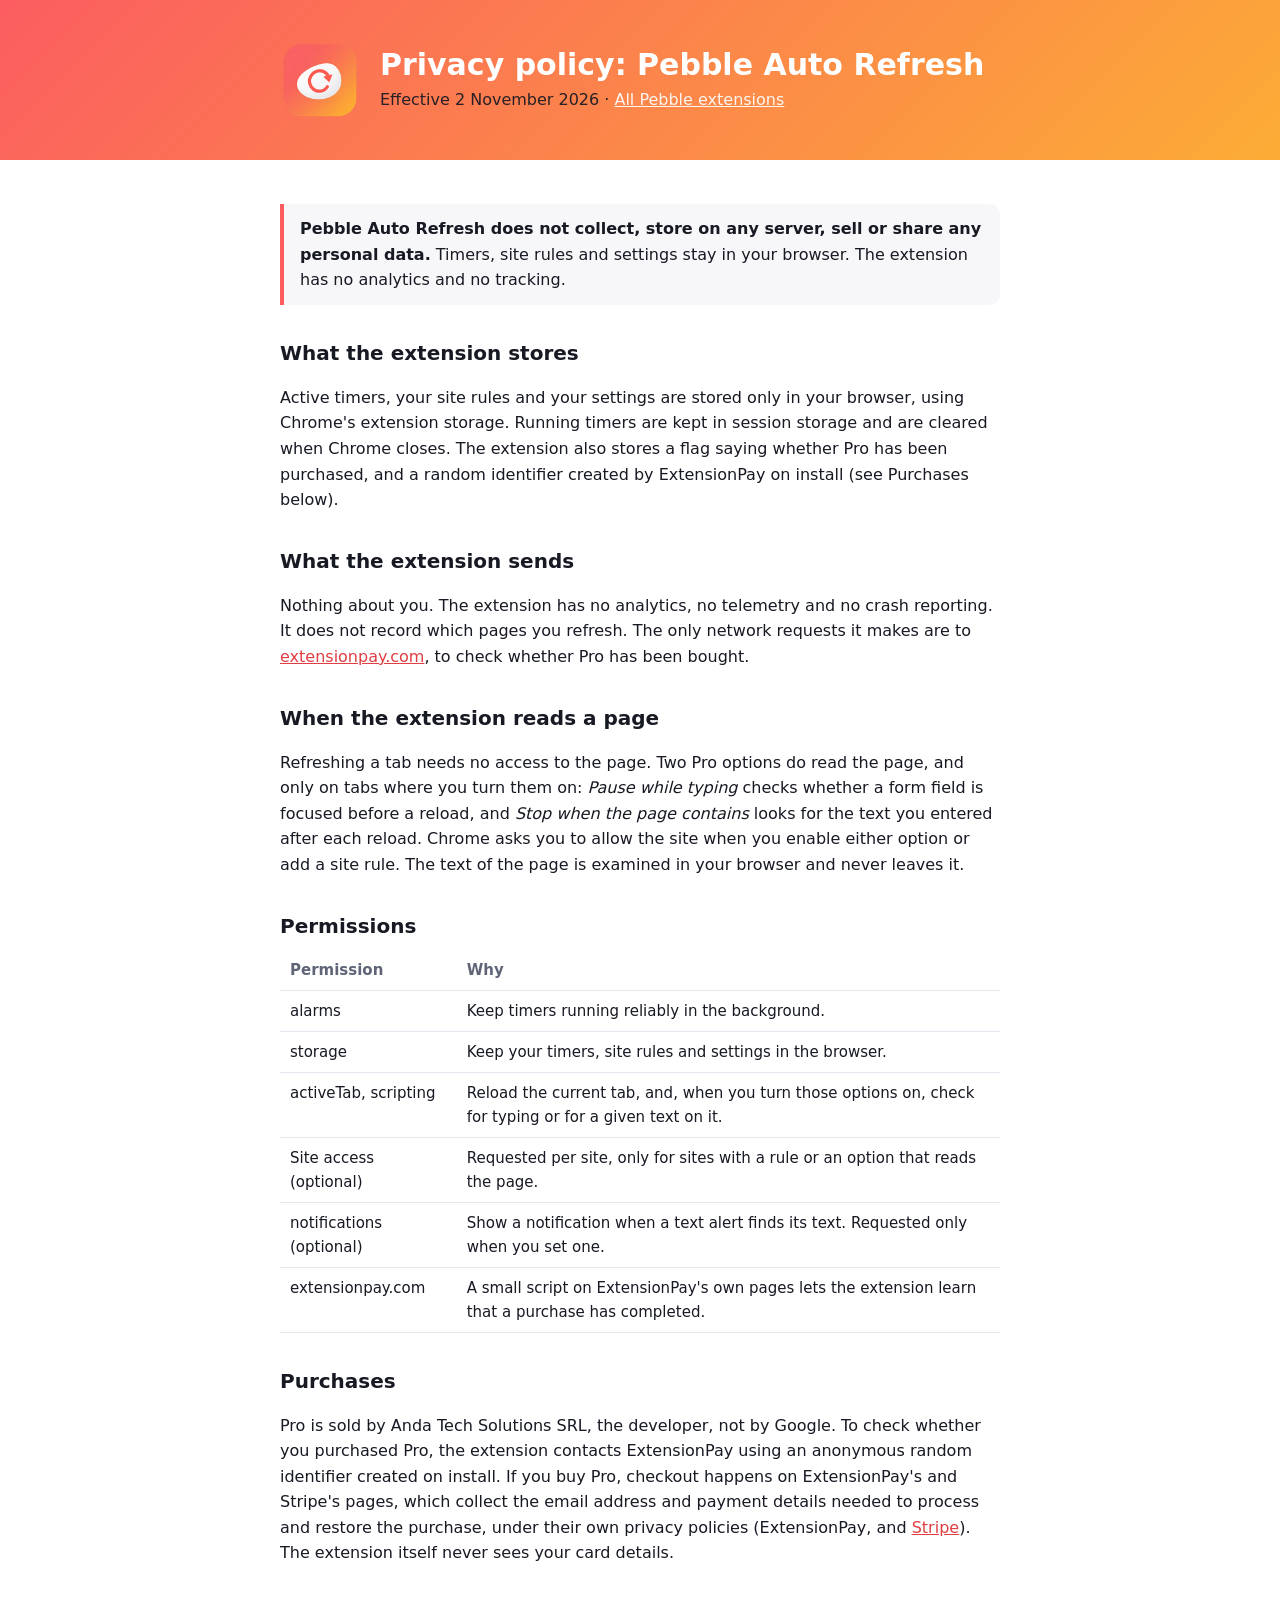
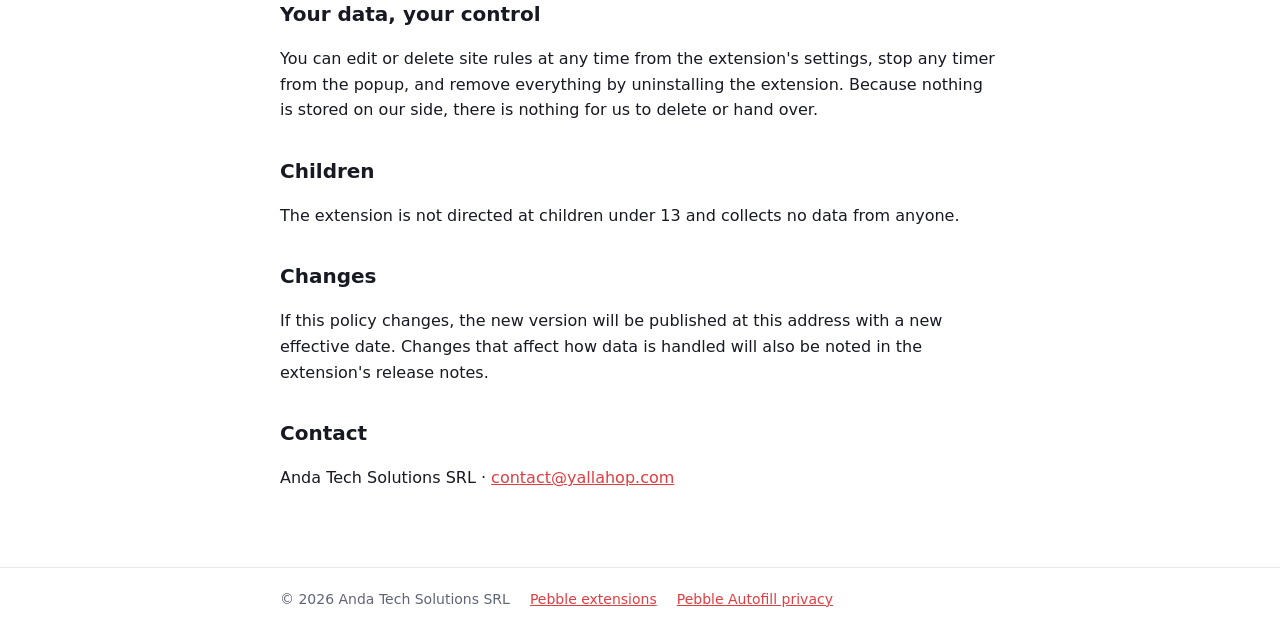
==== auto-refresh/privacy/index.html @ 512cf237 "Pebble site: landing page and privacy policies for Autofill and Auto Refresh Co-Authored-By: Claude " ====
<!doctype html>
<html lang="en">
<head>
  <meta charset="utf-8">
  <meta name="viewport" content="width=device-width, initial-scale=1">
  <title>Privacy policy: Pebble Auto Refresh</title>
  <meta name="description" content="Pebble Auto Refresh does not collect, store on any server, sell or share any personal data. Timers and rules stay in your browser.">
  <link rel="icon" href="../../assets/favicon.png">
  <link rel="stylesheet" href="../../assets/style.css">
</head>
<body>
  <header class="hero">
    <div class="wrap">
      <img src="../../assets/auto-refresh-128.png" alt="">
      <div>
        <h1>Privacy policy: Pebble Auto Refresh</h1>
        <p>Effective 2 November 2026 · <a href="../../">All Pebble extensions</a></p>
      </div>
    </div>
  </header>
  <main>
    <div class="wrap">
      <p class="summary"><strong>Pebble Auto Refresh does not collect, store on any server, sell or share any personal data.</strong> Timers, site rules and settings stay in your browser. The extension has no analytics and no tracking.</p>

      <h2>What the extension stores</h2>
      <p>Active timers, your site rules and your settings are stored only in your browser, using Chrome's extension storage. Running timers are kept in session storage and are cleared when Chrome closes. The extension also stores a flag saying whether Pro has been purchased, and a random identifier created by ExtensionPay on install (see Purchases below).</p>

      <h2>What the extension sends</h2>
      <p>Nothing about you. The extension has no analytics, no telemetry and no crash reporting. It does not record which pages you refresh. The only network requests it makes are to <a href="https://extensionpay.com">extensionpay.com</a>, to check whether Pro has been bought.</p>

      <h2>When the extension reads a page</h2>
      <p>Refreshing a tab needs no access to the page. Two Pro options do read the page, and only on tabs where you turn them on: <em>Pause while typing</em> checks whether a form field is focused before a reload, and <em>Stop when the page contains</em> looks for the text you entered after each reload. Chrome asks you to allow the site when you enable either option or add a site rule. The text of the page is examined in your browser and never leaves it.</p>

      <h2>Permissions</h2>
      <table>
        <tr><th>Permission</th><th>Why</th></tr>
        <tr><td>alarms</td><td>Keep timers running reliably in the background.</td></tr>
        <tr><td>storage</td><td>Keep your timers, site rules and settings in the browser.</td></tr>
        <tr><td>activeTab, scripting</td><td>Reload the current tab, and, when you turn those options on, check for typing or for a given text on it.</td></tr>
        <tr><td>Site access (optional)</td><td>Requested per site, only for sites with a rule or an option that reads the page.</td></tr>
        <tr><td>notifications (optional)</td><td>Show a notification when a text alert finds its text. Requested only when you set one.</td></tr>
        <tr><td>extensionpay.com</td><td>A small script on ExtensionPay's own pages lets the extension learn that a purchase has completed.</td></tr>
      </table>

      <h2>Purchases</h2>
      <p>Pro is sold by Anda Tech Solutions SRL, the developer, not by Google. To check whether you purchased Pro, the extension contacts ExtensionPay using an anonymous random identifier created on install. If you buy Pro, checkout happens on ExtensionPay's and Stripe's pages, which collect the email address and payment details needed to process and restore the purchase, under their own privacy policies (ExtensionPay, and <a href="https://stripe.com/privacy">Stripe</a>). The extension itself never sees your card details.</p>

      <h2>Your data, your control</h2>
      <p>You can edit or delete site rules at any time from the extension's settings, stop any timer from the popup, and remove everything by uninstalling the extension. Because nothing is stored on our side, there is nothing for us to delete or hand over.</p>

      <h2>Children</h2>
      <p>The extension is not directed at children under 13 and collects no data from anyone.</p>

      <h2>Changes</h2>
      <p>If this policy changes, the new version will be published at this address with a new effective date. Changes that affect how data is handled will also be noted in the extension's release notes.</p>

      <h2>Contact</h2>
      <p>Anda Tech Solutions SRL · <a href="mailto:contact@yallahop.com">contact@yallahop.com</a></p>
    </div>
  </main>
  <footer>
    <div class="wrap">
      <span>© 2026 Anda Tech Solutions SRL</span>
      <a href="../../">Pebble extensions</a>
      <a href="../../autofill/privacy/">Pebble Autofill privacy</a>
    </div>
  </footer>
</body>
</html>
---- assets/style.css ----
:root {
  --coral: #fb5d60;
  --amber: #fcac36;
  --accent: #e03e42;
  --text: #171923;
  --muted: #5f6577;
  --border: #e6e8ef;
  --panel: #f7f7fa;
  --bg: #ffffff;
  color-scheme: light dark;
}
@media (prefers-color-scheme: dark) {
  :root { --accent: #ff8a80; --text: #e8e9f0; --muted: #a0a5b8; --border: #30333f; --panel: #1d1f27; --bg: #15161c; }
}
* { box-sizing: border-box; }
body { margin: 0; background: var(--bg); color: var(--text); font: 16px/1.6 system-ui, -apple-system, "Segoe UI", Roboto, sans-serif; }
a { color: var(--accent); }
header.hero { background: linear-gradient(135deg, var(--coral), var(--amber)); color: #fff; padding: 40px 20px; }
header.hero .wrap { display: flex; align-items: center; gap: 20px; }
header.hero img { width: 80px; height: 80px; border-radius: 18px; }
header.hero h1 { margin: 0; font-size: 30px; line-height: 1.2; }
header.hero p { margin: 4px 0 0; opacity: .92; }
header.hero a { color: #fff; }
.wrap { max-width: 760px; margin: 0 auto; padding: 0 20px; }
main { padding: 28px 0 60px; }
h2 { font-size: 20px; margin: 32px 0 8px; }
p, li { color: var(--text); }
.muted { color: var(--muted); }
.cards { display: grid; gap: 16px; grid-template-columns: repeat(auto-fit, minmax(300px, 1fr)); margin: 24px 0; }
.card { border: 1px solid var(--border); background: var(--panel); border-radius: 14px; padding: 18px; display: flex; gap: 14px; align-items: flex-start; }
.card img { width: 56px; height: 56px; border-radius: 13px; flex: none; }
.card h3 { margin: 0 0 4px; font-size: 18px; }
.card p { margin: 0 0 8px; }
.summary { border-left: 4px solid var(--coral); background: var(--panel); padding: 12px 16px; border-radius: 0 10px 10px 0; }
table { border-collapse: collapse; width: 100%; font-size: 15px; }
th, td { text-align: left; padding: 8px 10px; border-bottom: 1px solid var(--border); vertical-align: top; }
th { color: var(--muted); font-weight: 600; }
footer { border-top: 1px solid var(--border); padding: 20px; color: var(--muted); font-size: 14px; }
footer .wrap { display: flex; flex-wrap: wrap; gap: 8px 20px; }
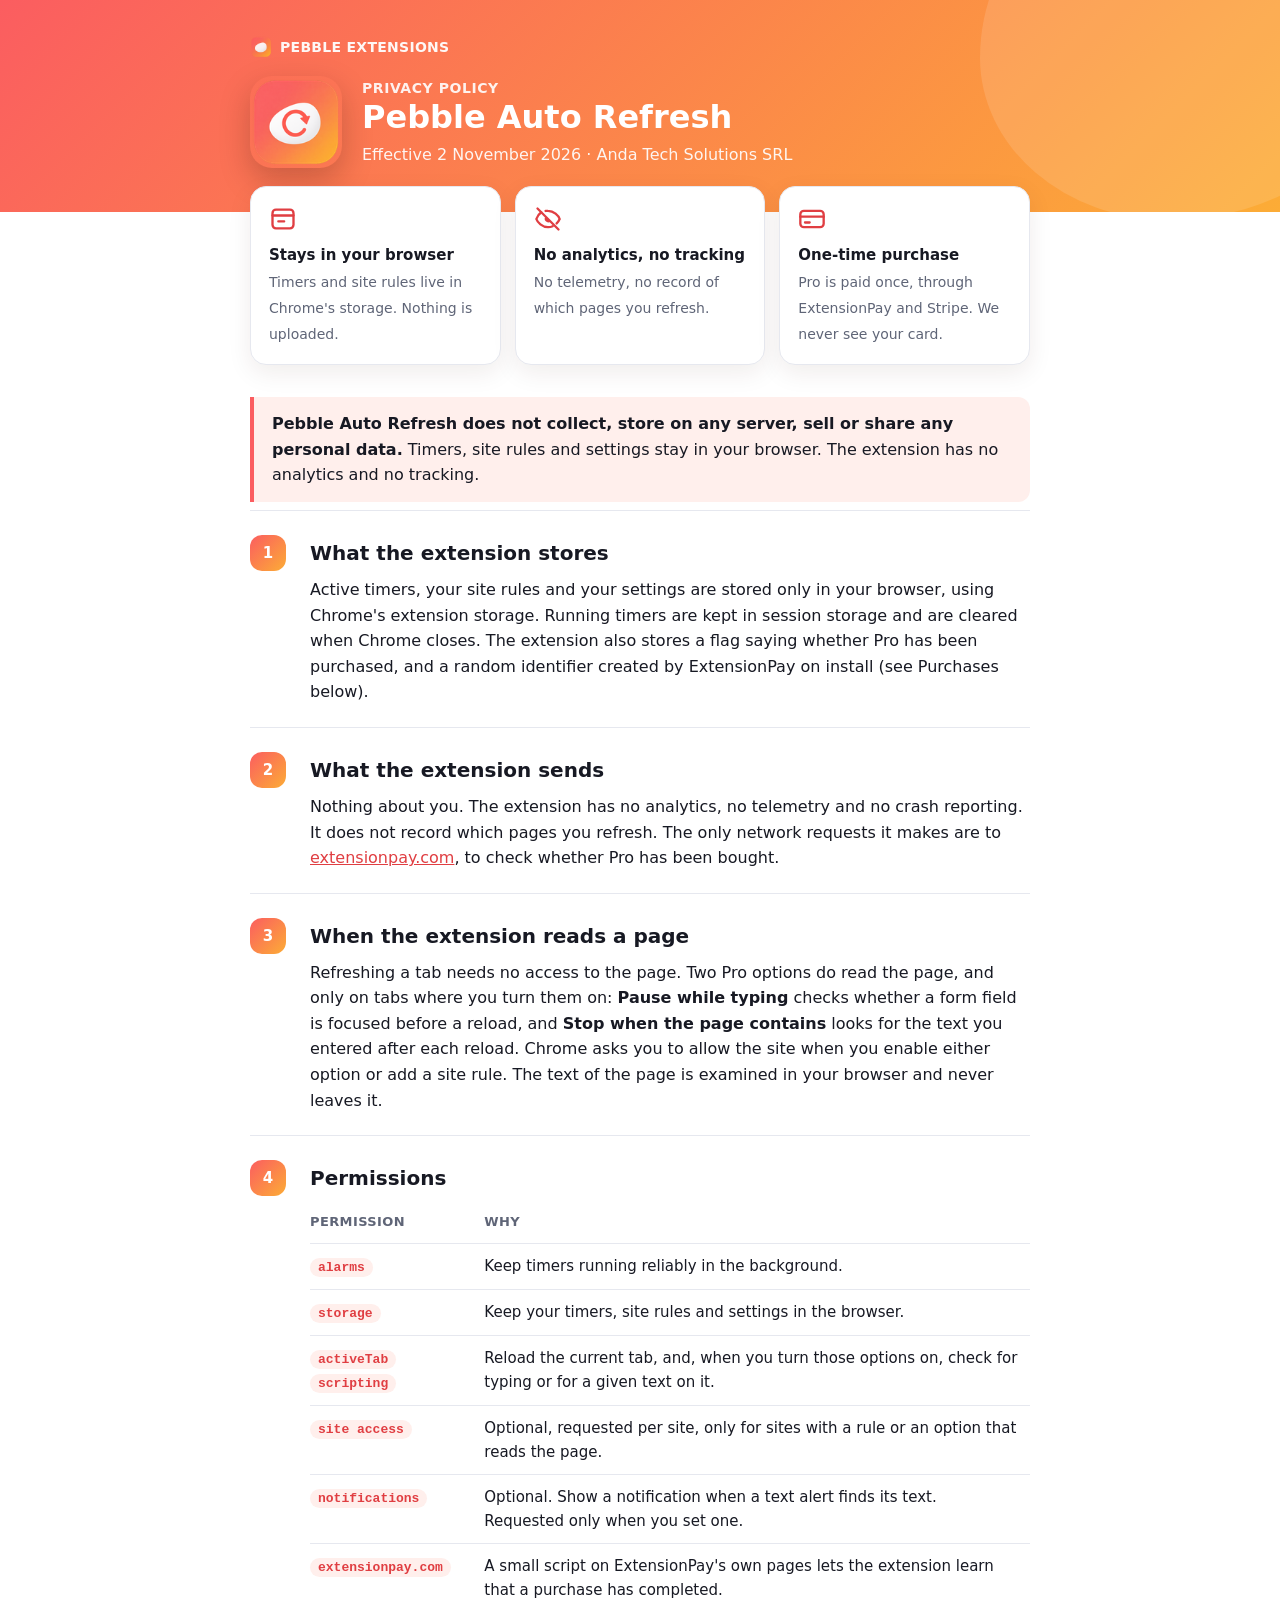
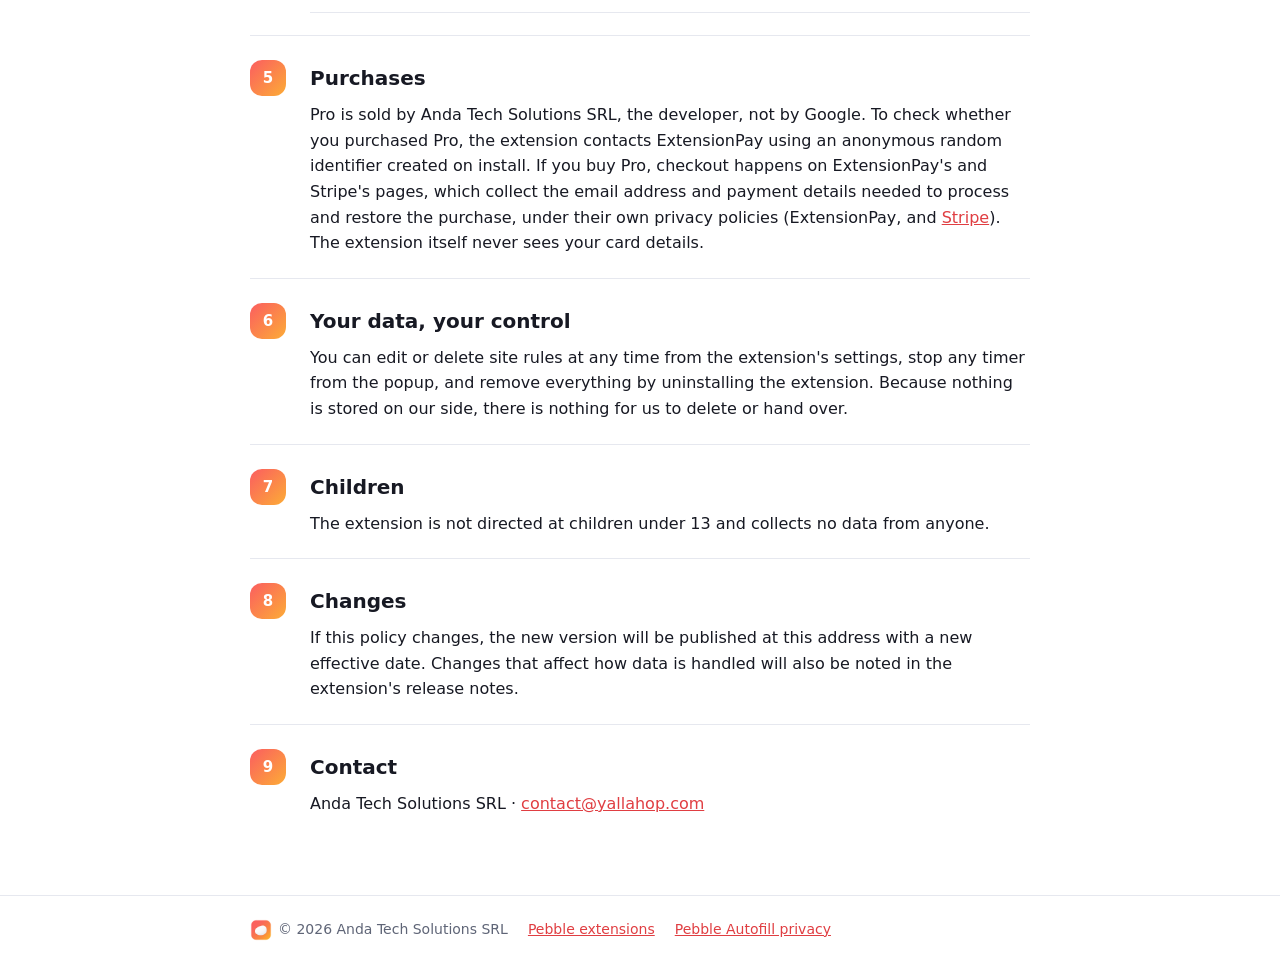
==== commit 11736876: "Privacy pages: brand header, at-a-glance tiles, numbered sections Co-Authored-By: Claude Fable 5.1 <" ====
--- a/auto-refresh/privacy/index.html
+++ b/auto-refresh/privacy/index.html
@@ -11,56 +11,123 @@
 <body>
   <header class="hero">
     <div class="wrap">
-      <img src="../../assets/auto-refresh-128.png" alt="">
-      <div>
-        <h1>Privacy policy: Pebble Auto Refresh</h1>
-        <p>Effective 2 November 2026 · <a href="../../">All Pebble extensions</a></p>
+      <div class="brand"><img src="../../assets/pebble-128.png" alt=""><a href="../../">Pebble extensions</a></div>
+      <div class="title">
+        <img src="../../assets/auto-refresh-128.png" alt="">
+        <div>
+          <div class="kicker">Privacy policy</div>
+          <h1>Pebble Auto Refresh</h1>
+          <p>Effective 2 November 2026 · Anda Tech Solutions SRL</p>
+        </div>
       </div>
     </div>
   </header>
   <main>
     <div class="wrap">
+      <div class="glance">
+        <div class="tile">
+          <svg viewBox="0 0 24 24" fill="none" stroke="currentColor" stroke-width="2" stroke-linecap="round" stroke-linejoin="round"><rect x="3" y="4" width="18" height="16" rx="3"/><path d="M3 9h18M8 14h5"/></svg>
+          <strong>Stays in your browser</strong>
+          <span>Timers and site rules live in Chrome's storage. Nothing is uploaded.</span>
+        </div>
+        <div class="tile">
+          <svg viewBox="0 0 24 24" fill="none" stroke="currentColor" stroke-width="2" stroke-linecap="round" stroke-linejoin="round"><path d="M3 3l18 18M10.6 10.6a2 2 0 0 0 2.8 2.8"/><path d="M9.9 5.1A10.4 10.4 0 0 1 12 5c5 0 9 4 10 7a11.6 11.6 0 0 1-2.6 3.8M6.2 6.2A11.7 11.7 0 0 0 2 12c1 3 5 7 10 7a9.8 9.8 0 0 0 4-.8"/></svg>
+          <strong>No analytics, no tracking</strong>
+          <span>No telemetry, no record of which pages you refresh.</span>
+        </div>
+        <div class="tile">
+          <svg viewBox="0 0 24 24" fill="none" stroke="currentColor" stroke-width="2" stroke-linecap="round" stroke-linejoin="round"><rect x="2" y="5" width="20" height="14" rx="3"/><path d="M2 10h20M6 15h4"/></svg>
+          <strong>One-time purchase</strong>
+          <span>Pro is paid once, through ExtensionPay and Stripe. We never see your card.</span>
+        </div>
+      </div>
+
       <p class="summary"><strong>Pebble Auto Refresh does not collect, store on any server, sell or share any personal data.</strong> Timers, site rules and settings stay in your browser. The extension has no analytics and no tracking.</p>
 
-      <h2>What the extension stores</h2>
-      <p>Active timers, your site rules and your settings are stored only in your browser, using Chrome's extension storage. Running timers are kept in session storage and are cleared when Chrome closes. The extension also stores a flag saying whether Pro has been purchased, and a random identifier created by ExtensionPay on install (see Purchases below).</p>
+      <div class="section">
+        <div class="num">1</div>
+        <div>
+          <h2>What the extension stores</h2>
+          <p>Active timers, your site rules and your settings are stored only in your browser, using Chrome's extension storage. Running timers are kept in session storage and are cleared when Chrome closes. The extension also stores a flag saying whether Pro has been purchased, and a random identifier created by ExtensionPay on install (see Purchases below).</p>
+        </div>
+      </div>
 
-      <h2>What the extension sends</h2>
-      <p>Nothing about you. The extension has no analytics, no telemetry and no crash reporting. It does not record which pages you refresh. The only network requests it makes are to <a href="https://extensionpay.com">extensionpay.com</a>, to check whether Pro has been bought.</p>
+      <div class="section">
+        <div class="num">2</div>
+        <div>
+          <h2>What the extension sends</h2>
+          <p>Nothing about you. The extension has no analytics, no telemetry and no crash reporting. It does not record which pages you refresh. The only network requests it makes are to <a href="https://extensionpay.com">extensionpay.com</a>, to check whether Pro has been bought.</p>
+        </div>
+      </div>
 
-      <h2>When the extension reads a page</h2>
-      <p>Refreshing a tab needs no access to the page. Two Pro options do read the page, and only on tabs where you turn them on: <em>Pause while typing</em> checks whether a form field is focused before a reload, and <em>Stop when the page contains</em> looks for the text you entered after each reload. Chrome asks you to allow the site when you enable either option or add a site rule. The text of the page is examined in your browser and never leaves it.</p>
+      <div class="section">
+        <div class="num">3</div>
+        <div>
+          <h2>When the extension reads a page</h2>
+          <p>Refreshing a tab needs no access to the page. Two Pro options do read the page, and only on tabs where you turn them on: <em>Pause while typing</em> checks whether a form field is focused before a reload, and <em>Stop when the page contains</em> looks for the text you entered after each reload. Chrome asks you to allow the site when you enable either option or add a site rule. The text of the page is examined in your browser and never leaves it.</p>
+        </div>
+      </div>
 
-      <h2>Permissions</h2>
-      <table>
-        <tr><th>Permission</th><th>Why</th></tr>
-        <tr><td>alarms</td><td>Keep timers running reliably in the background.</td></tr>
-        <tr><td>storage</td><td>Keep your timers, site rules and settings in the browser.</td></tr>
-        <tr><td>activeTab, scripting</td><td>Reload the current tab, and, when you turn those options on, check for typing or for a given text on it.</td></tr>
-        <tr><td>Site access (optional)</td><td>Requested per site, only for sites with a rule or an option that reads the page.</td></tr>
-        <tr><td>notifications (optional)</td><td>Show a notification when a text alert finds its text. Requested only when you set one.</td></tr>
-        <tr><td>extensionpay.com</td><td>A small script on ExtensionPay's own pages lets the extension learn that a purchase has completed.</td></tr>
-      </table>
+      <div class="section">
+        <div class="num">4</div>
+        <div>
+          <h2>Permissions</h2>
+          <table>
+            <tr><th>Permission</th><th>Why</th></tr>
+            <tr><td><code>alarms</code></td><td>Keep timers running reliably in the background.</td></tr>
+            <tr><td><code>storage</code></td><td>Keep your timers, site rules and settings in the browser.</td></tr>
+            <tr><td><code>activeTab</code> <code>scripting</code></td><td>Reload the current tab, and, when you turn those options on, check for typing or for a given text on it.</td></tr>
+            <tr><td><code>site access</code></td><td>Optional, requested per site, only for sites with a rule or an option that reads the page.</td></tr>
+            <tr><td><code>notifications</code></td><td>Optional. Show a notification when a text alert finds its text. Requested only when you set one.</td></tr>
+            <tr><td><code>extensionpay.com</code></td><td>A small script on ExtensionPay's own pages lets the extension learn that a purchase has completed.</td></tr>
+          </table>
+        </div>
+      </div>
 
-      <h2>Purchases</h2>
-      <p>Pro is sold by Anda Tech Solutions SRL, the developer, not by Google. To check whether you purchased Pro, the extension contacts ExtensionPay using an anonymous random identifier created on install. If you buy Pro, checkout happens on ExtensionPay's and Stripe's pages, which collect the email address and payment details needed to process and restore the purchase, under their own privacy policies (ExtensionPay, and <a href="https://stripe.com/privacy">Stripe</a>). The extension itself never sees your card details.</p>
+      <div class="section">
+        <div class="num">5</div>
+        <div>
+          <h2>Purchases</h2>
+          <p>Pro is sold by Anda Tech Solutions SRL, the developer, not by Google. To check whether you purchased Pro, the extension contacts ExtensionPay using an anonymous random identifier created on install. If you buy Pro, checkout happens on ExtensionPay's and Stripe's pages, which collect the email address and payment details needed to process and restore the purchase, under their own privacy policies (ExtensionPay, and <a href="https://stripe.com/privacy">Stripe</a>). The extension itself never sees your card details.</p>
+        </div>
+      </div>
 
-      <h2>Your data, your control</h2>
-      <p>You can edit or delete site rules at any time from the extension's settings, stop any timer from the popup, and remove everything by uninstalling the extension. Because nothing is stored on our side, there is nothing for us to delete or hand over.</p>
+      <div class="section">
+        <div class="num">6</div>
+        <div>
+          <h2>Your data, your control</h2>
+          <p>You can edit or delete site rules at any time from the extension's settings, stop any timer from the popup, and remove everything by uninstalling the extension. Because nothing is stored on our side, there is nothing for us to delete or hand over.</p>
+        </div>
+      </div>
 
-      <h2>Children</h2>
-      <p>The extension is not directed at children under 13 and collects no data from anyone.</p>
+      <div class="section">
+        <div class="num">7</div>
+        <div>
+          <h2>Children</h2>
+          <p>The extension is not directed at children under 13 and collects no data from anyone.</p>
+        </div>
+      </div>
 
-      <h2>Changes</h2>
-      <p>If this policy changes, the new version will be published at this address with a new effective date. Changes that affect how data is handled will also be noted in the extension's release notes.</p>
+      <div class="section">
+        <div class="num">8</div>
+        <div>
+          <h2>Changes</h2>
+          <p>If this policy changes, the new version will be published at this address with a new effective date. Changes that affect how data is handled will also be noted in the extension's release notes.</p>
+        </div>
+      </div>
 
-      <h2>Contact</h2>
-      <p>Anda Tech Solutions SRL · <a href="mailto:contact@yallahop.com">contact@yallahop.com</a></p>
+      <div class="section">
+        <div class="num">9</div>
+        <div>
+          <h2>Contact</h2>
+          <p>Anda Tech Solutions SRL · <a href="mailto:contact@yallahop.com">contact@yallahop.com</a></p>
+        </div>
+      </div>
     </div>
   </main>
   <footer>
     <div class="wrap">
-      <span>© 2026 Anda Tech Solutions SRL</span>
+      <span><img src="../../assets/pebble-128.png" alt="">© 2026 Anda Tech Solutions SRL</span>
       <a href="../../">Pebble extensions</a>
       <a href="../../autofill/privacy/">Pebble Autofill privacy</a>
     </div>
--- a/assets/style.css
+++ b/assets/style.css
@@ -2,6 +2,7 @@
   --coral: #fb5d60;
   --amber: #fcac36;
   --accent: #e03e42;
+  --accent-soft: #ffefec;
   --text: #171923;
   --muted: #5f6577;
   --border: #e6e8ef;
@@ -10,30 +11,65 @@
   color-scheme: light dark;
 }
 @media (prefers-color-scheme: dark) {
-  :root { --accent: #ff8a80; --text: #e8e9f0; --muted: #a0a5b8; --border: #30333f; --panel: #1d1f27; --bg: #15161c; }
+  :root { --accent: #ff8a80; --accent-soft: #3a2626; --text: #e8e9f0; --muted: #a0a5b8; --border: #30333f; --panel: #1d1f27; --bg: #15161c; }
 }
 * { box-sizing: border-box; }
 body { margin: 0; background: var(--bg); color: var(--text); font: 16px/1.6 system-ui, -apple-system, "Segoe UI", Roboto, sans-serif; }
 a { color: var(--accent); }
-header.hero { background: linear-gradient(135deg, var(--coral), var(--amber)); color: #fff; padding: 40px 20px; }
-header.hero .wrap { display: flex; align-items: center; gap: 20px; }
-header.hero img { width: 80px; height: 80px; border-radius: 18px; }
-header.hero h1 { margin: 0; font-size: 30px; line-height: 1.2; }
-header.hero p { margin: 4px 0 0; opacity: .92; }
+.wrap { max-width: 820px; margin: 0 auto; padding: 0 20px; }
+
+/* Hero */
+header.hero { background: linear-gradient(135deg, var(--coral), var(--amber)); color: #fff; padding: 36px 20px 44px; position: relative; overflow: hidden; }
+header.hero::after { content: ""; position: absolute; right: -120px; top: -140px; width: 420px; height: 360px; border-radius: 48% 52% 55% 45% / 55% 45% 55% 45%; background: rgba(255,255,255,.12); }
+header.hero .wrap { position: relative; }
+.brand { display: inline-flex; align-items: center; gap: 8px; font-weight: 600; font-size: 14px; letter-spacing: .02em; text-transform: uppercase; opacity: .95; margin-bottom: 18px; }
+.brand img { width: 22px; height: 22px; border-radius: 6px; }
+.brand a { color: #fff; text-decoration: none; }
+header.hero .title { display: flex; align-items: center; gap: 20px; }
+header.hero .title img { width: 92px; height: 92px; border-radius: 22px; box-shadow: 0 12px 30px rgba(60,20,10,.25); flex: none; }
+header.hero h1 { margin: 0; font-size: 32px; line-height: 1.15; }
+header.hero p { margin: 6px 0 0; opacity: .92; }
 header.hero a { color: #fff; }
-.wrap { max-width: 760px; margin: 0 auto; padding: 0 20px; }
-main { padding: 28px 0 60px; }
-h2 { font-size: 20px; margin: 32px 0 8px; }
-p, li { color: var(--text); }
-.muted { color: var(--muted); }
-.cards { display: grid; gap: 16px; grid-template-columns: repeat(auto-fit, minmax(300px, 1fr)); margin: 24px 0; }
-.card { border: 1px solid var(--border); background: var(--panel); border-radius: 14px; padding: 18px; display: flex; gap: 14px; align-items: flex-start; }
-.card img { width: 56px; height: 56px; border-radius: 13px; flex: none; }
+.kicker { font-size: 14px; font-weight: 600; text-transform: uppercase; letter-spacing: .04em; opacity: .9; }
+
+/* At a glance */
+.glance { display: grid; gap: 14px; grid-template-columns: repeat(auto-fit, minmax(220px, 1fr)); margin: -26px 0 32px; position: relative; }
+.glance .tile { background: var(--bg); border: 1px solid var(--border); border-radius: 16px; padding: 18px; box-shadow: 0 8px 24px rgba(60,20,10,.08); }
+.glance .tile svg { width: 28px; height: 28px; display: block; margin-bottom: 10px; color: var(--accent); }
+.glance .tile strong { display: block; font-size: 15px; margin-bottom: 2px; }
+.glance .tile span { color: var(--muted); font-size: 14px; }
+
+/* Sections */
+main { padding: 0 0 56px; }
+.section { display: grid; grid-template-columns: 44px 1fr; gap: 16px; padding: 22px 0; border-top: 1px solid var(--border); }
+.section:first-of-type { border-top: 0; }
+.section .num { width: 36px; height: 36px; border-radius: 12px; background: linear-gradient(135deg, var(--coral), var(--amber)); color: #fff; font-weight: 700; display: flex; align-items: center; justify-content: center; font-size: 15px; margin-top: 2px; }
+.section h2 { font-size: 20px; margin: 4px 0 8px; }
+.section p { margin: 0 0 10px; }
+.section p:last-child { margin-bottom: 0; }
+.summary { border-left: 4px solid var(--coral); background: var(--accent-soft); padding: 14px 18px; border-radius: 0 12px 12px 0; margin: 0 0 8px; }
+em { font-style: normal; font-weight: 600; }
+
+/* Permissions table */
+table { border-collapse: collapse; width: 100%; font-size: 15px; margin-top: 6px; }
+th, td { text-align: left; padding: 10px 10px 10px 0; border-bottom: 1px solid var(--border); vertical-align: top; }
+th { color: var(--muted); font-weight: 600; font-size: 13px; text-transform: uppercase; letter-spacing: .03em; }
+td code { background: var(--accent-soft); color: var(--accent); padding: 2px 8px; border-radius: 999px; font: 600 13px/1.6 ui-monospace, SFMono-Regular, Menlo, monospace; white-space: nowrap; }
+
+/* Landing cards */
+.cards { display: grid; gap: 16px; grid-template-columns: repeat(auto-fit, minmax(300px, 1fr)); margin: 28px 0; }
+.card { border: 1px solid var(--border); background: var(--panel); border-radius: 16px; padding: 20px; display: flex; gap: 16px; align-items: flex-start; }
+.card img { width: 64px; height: 64px; border-radius: 15px; flex: none; }
 .card h3 { margin: 0 0 4px; font-size: 18px; }
 .card p { margin: 0 0 8px; }
-.summary { border-left: 4px solid var(--coral); background: var(--panel); padding: 12px 16px; border-radius: 0 10px 10px 0; }
-table { border-collapse: collapse; width: 100%; font-size: 15px; }
-th, td { text-align: left; padding: 8px 10px; border-bottom: 1px solid var(--border); vertical-align: top; }
-th { color: var(--muted); font-weight: 600; }
-footer { border-top: 1px solid var(--border); padding: 20px; color: var(--muted); font-size: 14px; }
-footer .wrap { display: flex; flex-wrap: wrap; gap: 8px 20px; }
+h2.plain { font-size: 20px; margin: 32px 0 8px; }
+
+footer { border-top: 1px solid var(--border); padding: 22px 20px; color: var(--muted); font-size: 14px; }
+footer .wrap { display: flex; flex-wrap: wrap; align-items: center; gap: 8px 20px; }
+footer img { width: 22px; height: 22px; border-radius: 6px; vertical-align: middle; margin-right: 6px; }
+@media (max-width: 520px) {
+  header.hero .title { align-items: flex-start; }
+  header.hero .title img { width: 64px; height: 64px; border-radius: 16px; }
+  header.hero h1 { font-size: 26px; }
+  .section { grid-template-columns: 1fr; gap: 6px; }
+}
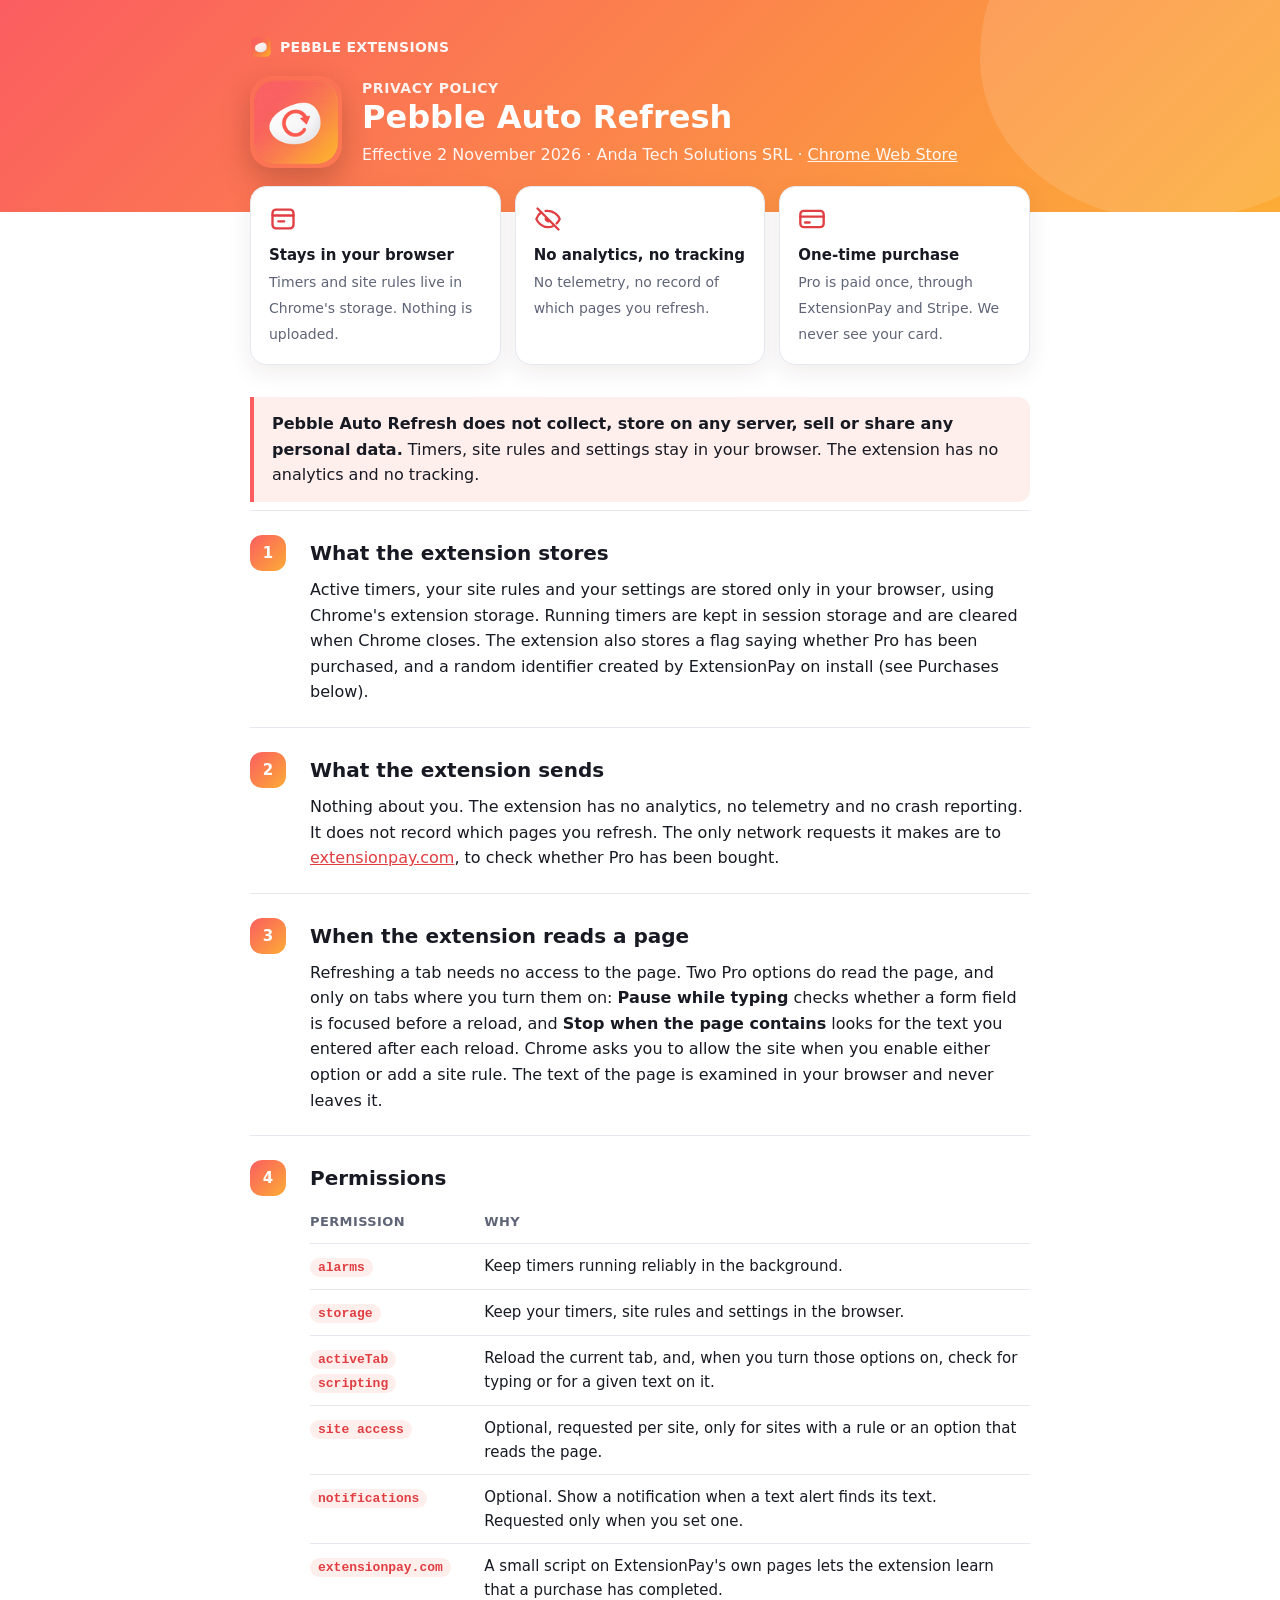
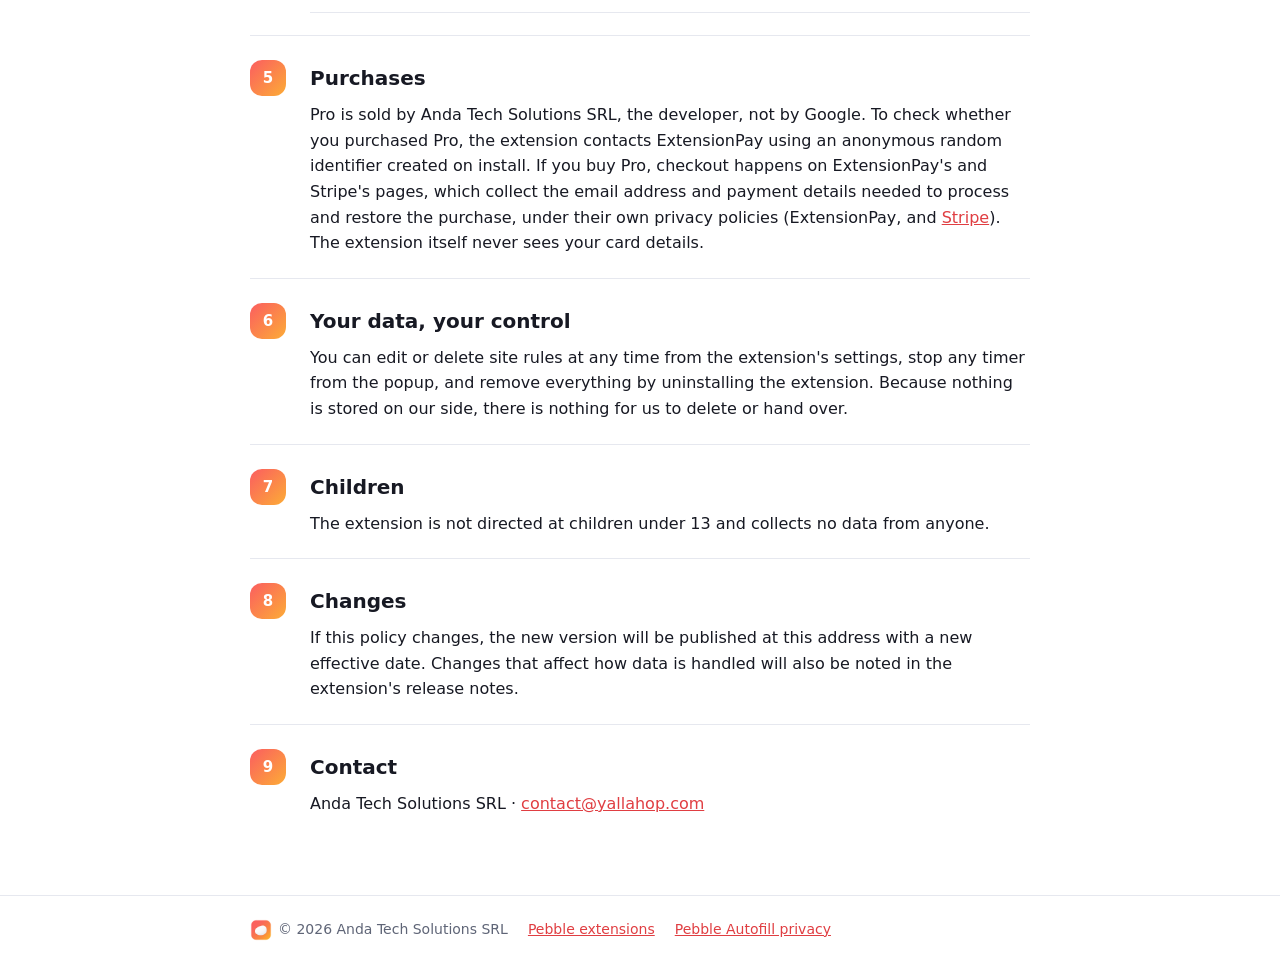
==== commit 16fbfaed: "Add Chrome Web Store links for both published extensions Co-Authored-By: Claude Fable 5.1 <noreply@a" ====
--- a/auto-refresh/privacy/index.html
+++ b/auto-refresh/privacy/index.html
@@ -17,7 +17,7 @@
         <div>
           <div class="kicker">Privacy policy</div>
           <h1>Pebble Auto Refresh</h1>
-          <p>Effective 2 November 2026 · Anda Tech Solutions SRL</p>
+          <p>Effective 2 November 2026 · Anda Tech Solutions SRL · <a href="https://chromewebstore.google.com/detail/pebble-auto-refresh/fphdpbboalbmfjojfnmeebjphhefpngl">Chrome Web Store</a></p>
         </div>
       </div>
     </div>
--- a/assets/style.css
+++ b/assets/style.css
@@ -73,3 +73,8 @@
   header.hero h1 { font-size: 26px; }
   .section { grid-template-columns: 1fr; gap: 6px; }
 }
+
+.actions { display: flex; flex-wrap: wrap; align-items: center; gap: 10px 16px; margin: 12px 0 0 !important; }
+.btn { display: inline-block; background: var(--accent); color: #fff; text-decoration: none; font-weight: 600; padding: 8px 16px; border-radius: 999px; }
+.btn:hover { filter: brightness(1.08); }
+@media (prefers-color-scheme: dark) { .btn { color: #111222; } }
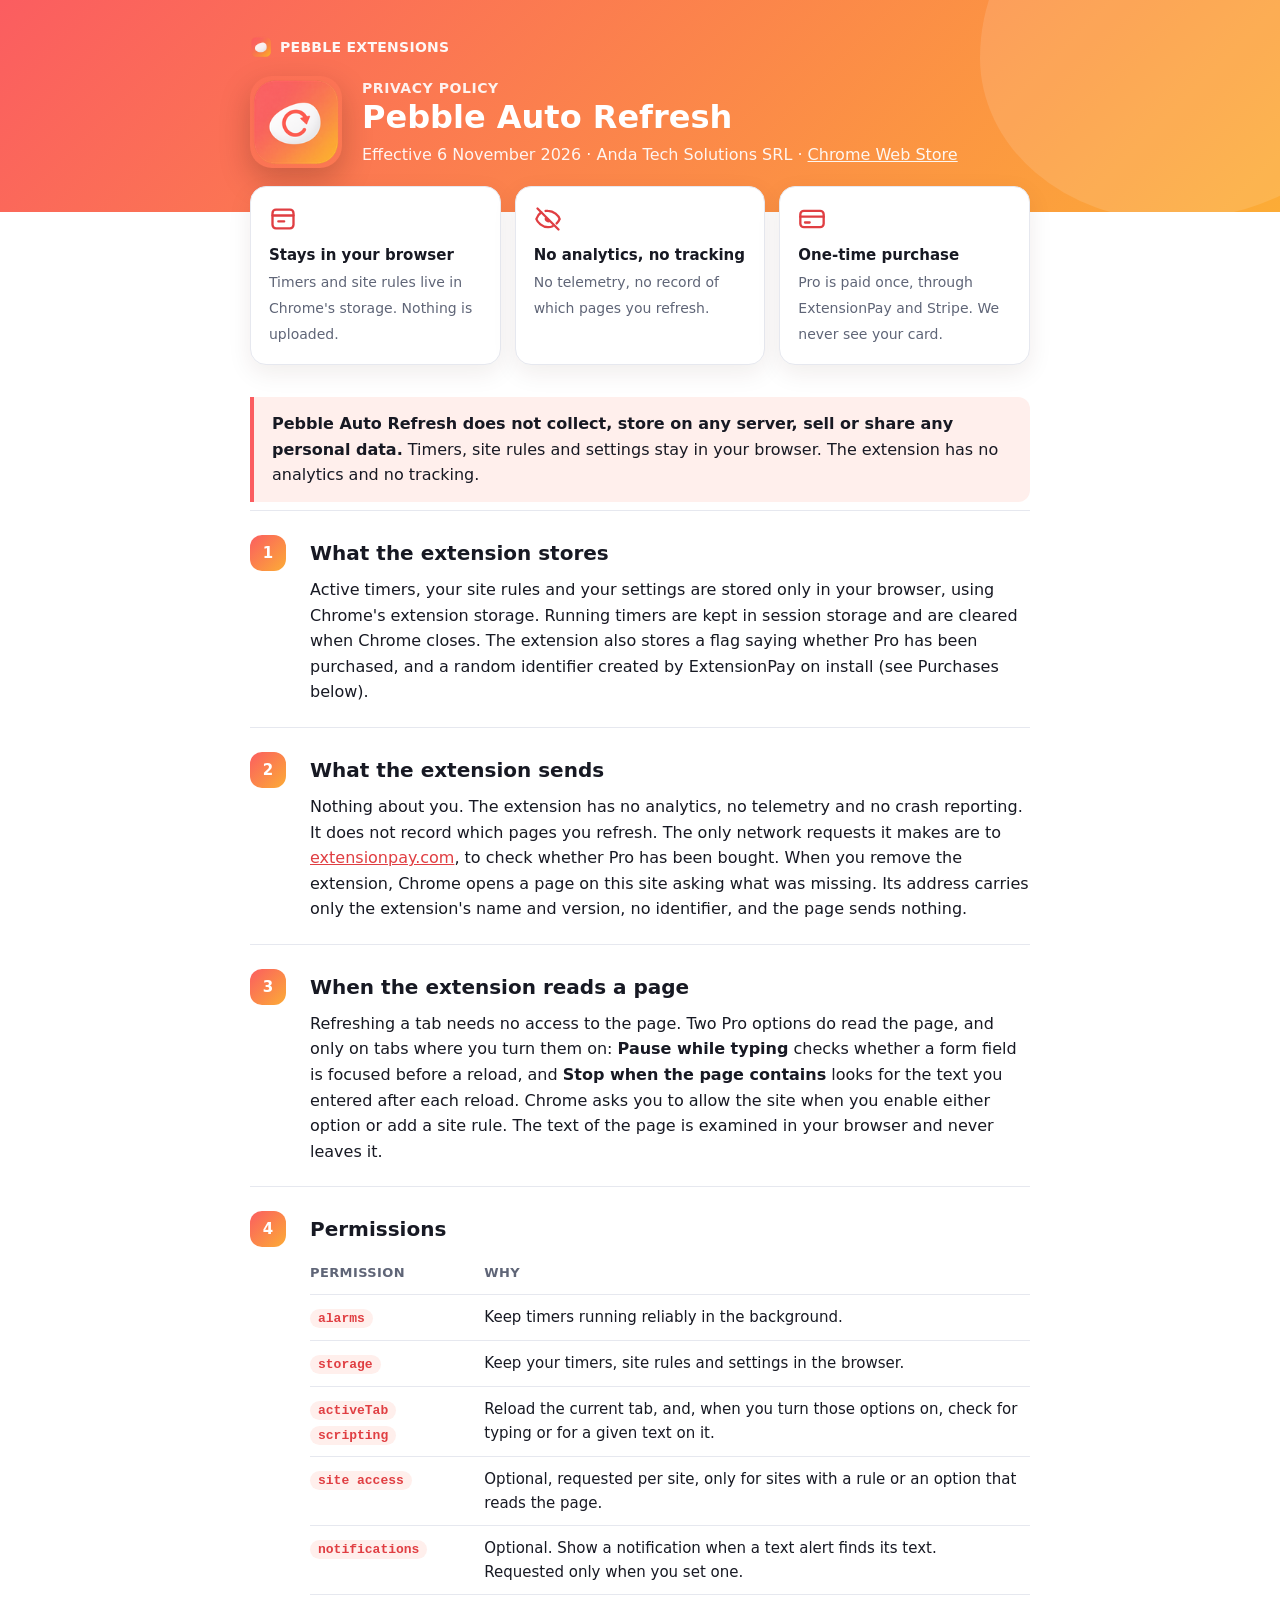
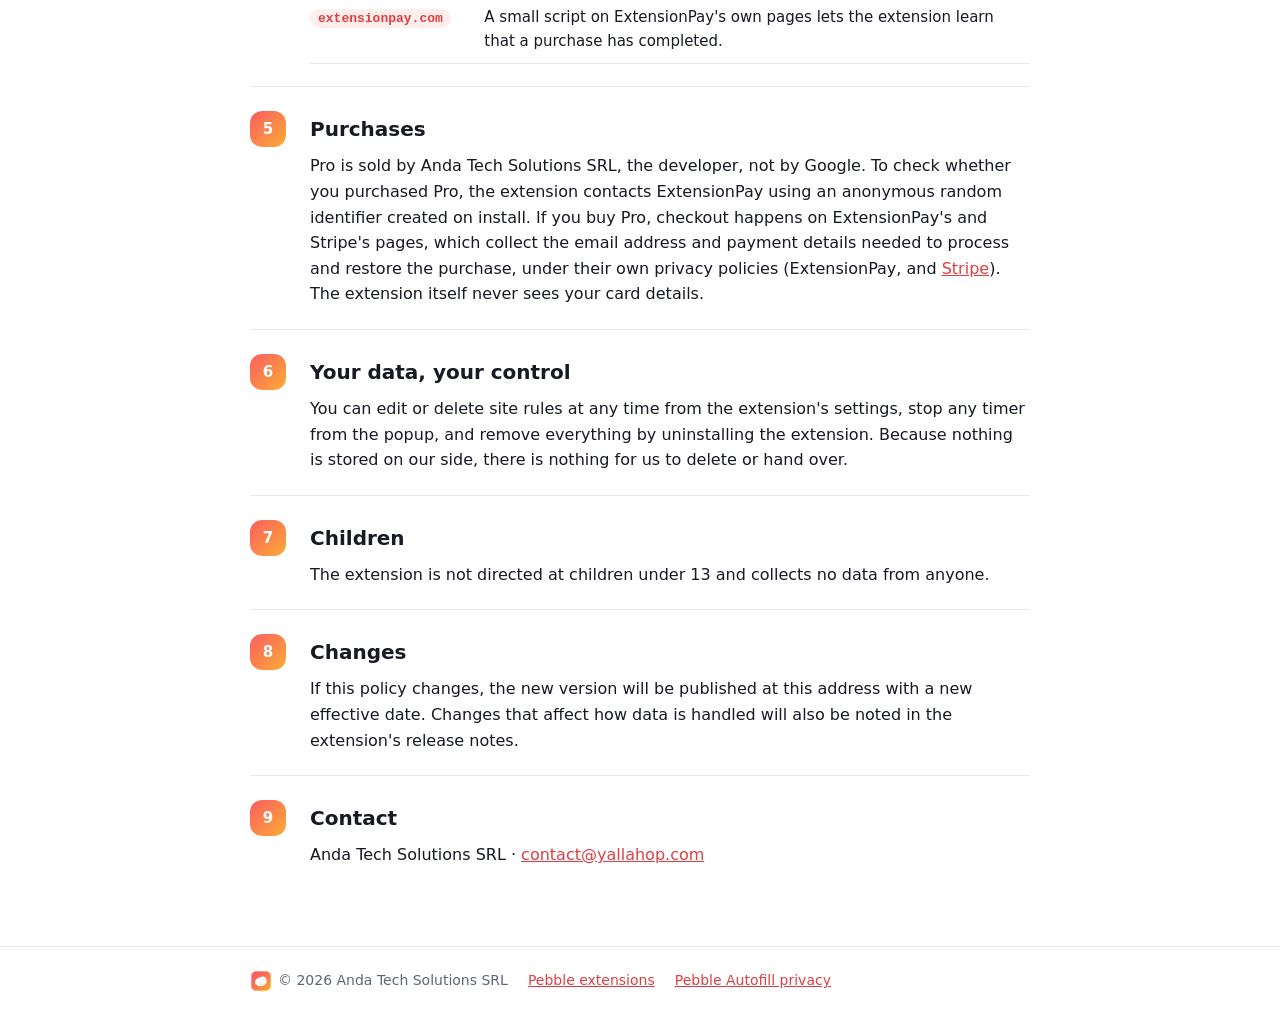
==== commit d0139f6a: "Uninstall feedback page and privacy note about it The page is static: reasons open a prefilled email" ====
--- a/auto-refresh/privacy/index.html
+++ b/auto-refresh/privacy/index.html
@@ -17,7 +17,7 @@
         <div>
           <div class="kicker">Privacy policy</div>
           <h1>Pebble Auto Refresh</h1>
-          <p>Effective 2 November 2026 · Anda Tech Solutions SRL · <a href="https://chromewebstore.google.com/detail/pebble-auto-refresh/fphdpbboalbmfjojfnmeebjphhefpngl">Chrome Web Store</a></p>
+          <p>Effective 6 November 2026 · Anda Tech Solutions SRL · <a href="https://chromewebstore.google.com/detail/pebble-auto-refresh/fphdpbboalbmfjojfnmeebjphhefpngl">Chrome Web Store</a></p>
         </div>
       </div>
     </div>
@@ -56,7 +56,7 @@
         <div class="num">2</div>
         <div>
           <h2>What the extension sends</h2>
-          <p>Nothing about you. The extension has no analytics, no telemetry and no crash reporting. It does not record which pages you refresh. The only network requests it makes are to <a href="https://extensionpay.com">extensionpay.com</a>, to check whether Pro has been bought.</p>
+          <p>Nothing about you. The extension has no analytics, no telemetry and no crash reporting. It does not record which pages you refresh. The only network requests it makes are to <a href="https://extensionpay.com">extensionpay.com</a>, to check whether Pro has been bought. When you remove the extension, Chrome opens a page on this site asking what was missing. Its address carries only the extension's name and version, no identifier, and the page sends nothing.</p>
         </div>
       </div>
 
--- a/assets/style.css
+++ b/assets/style.css
@@ -78,3 +78,7 @@
 .btn { display: inline-block; background: var(--accent); color: #fff; text-decoration: none; font-weight: 600; padding: 8px 16px; border-radius: 999px; }
 .btn:hover { filter: brightness(1.08); }
 @media (prefers-color-scheme: dark) { .btn { color: #111222; } }
+
+.reasons { display: grid; gap: 10px; grid-template-columns: repeat(auto-fit, minmax(240px, 1fr)); margin: 12px 0 8px; }
+.reason { display: block; border: 1px solid var(--border); background: var(--panel); color: var(--text); text-decoration: none; padding: 12px 16px; border-radius: 12px; font-weight: 600; }
+.reason:hover, .reason:focus-visible { border-color: var(--coral); background: var(--accent-soft); }
